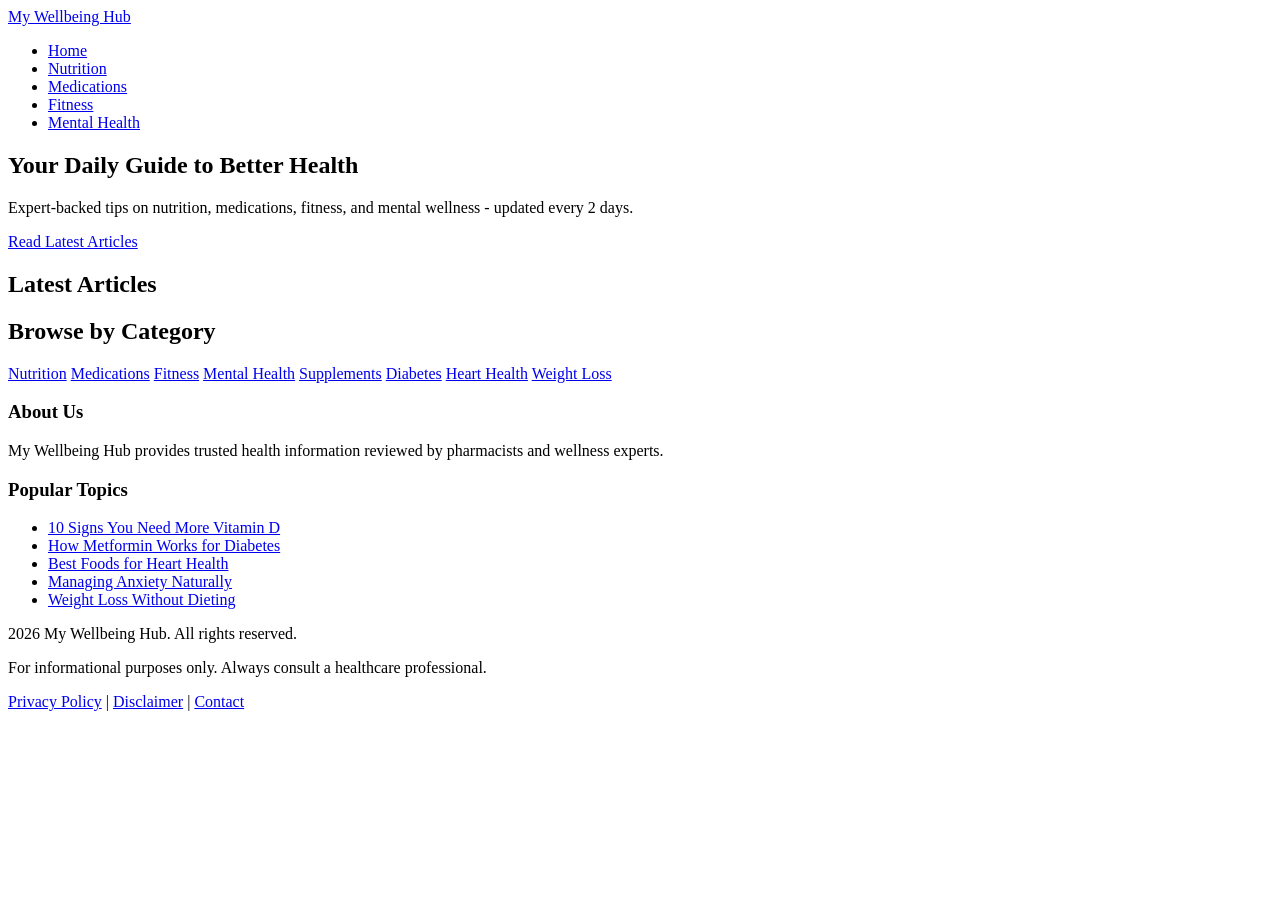
==== index.html @ 1d90957e "Create index.html" ====
<!DOCTYPE html>
<html lang="en">
<head>
<meta charset="UTF-8">
<meta name="viewport" content="width=device-width, initial-scale=1.0">
<meta name="description" content="My Wellbeing Hub - Your trusted source for health tips, wellness advice, nutrition guides, and medical information.">
<title>My Wellbeing Hub - Health and Wellness Blog</title>
<link rel="stylesheet" href="css/style.css">
</head>
<body>
<header>
  <nav class="navbar">
    <div class="logo"><a href="index.html">My Wellbeing Hub</a></div>
    <ul class="nav-links">
      <li><a href="index.html">Home</a></li>
      <li><a href="?cat=nutrition">Nutrition</a></li>
      <li><a href="?cat=medications">Medications</a></li>
      <li><a href="?cat=fitness">Fitness</a></li>
      <li><a href="?cat=mental-health">Mental Health</a></li>
    </ul>
  </nav>
</header>
<section class="hero">
  <div class="hero-content">
    <h1>Your Daily Guide to Better Health</h1>
    <p>Expert-backed tips on nutrition, medications, fitness, and mental wellness - updated every 2 days.</p>
    <a href="#latest" class="cta-btn">Read Latest Articles</a>
  </div>
</section>
<div class="ad-container top-ad">
  <ins class="adsbygoogle" style="display:block" data-ad-client="ca-pub-XXXXXXXXXXXXXXXX" data-ad-slot="1234567890" data-ad-format="auto" data-full-width-responsive="true"></ins>
</div>
<div class="container">
  <main class="main-content">
    <section id="latest">
      <h2 class="section-title">Latest Articles</h2>
      <div class="posts-grid" id="posts-grid"></div>
    </section>
    <div class="ad-container mid-ad">
      <ins class="adsbygoogle" style="display:block" data-ad-client="ca-pub-XXXXXXXXXXXXXXXX" data-ad-slot="0987654321" data-ad-format="auto" data-full-width-responsive="true"></ins>
    </div>
    <section class="categories">
      <h2 class="section-title">Browse by Category</h2>
      <div class="category-grid">
        <a class="category-card" href="?cat=nutrition">Nutrition</a>
        <a class="category-card" href="?cat=medications">Medications</a>
        <a class="category-card" href="?cat=fitness">Fitness</a>
        <a class="category-card" href="?cat=mental-health">Mental Health</a>
        <a class="category-card" href="?cat=supplements">Supplements</a>
        <a class="category-card" href="?cat=diabetes">Diabetes</a>
        <a class="category-card" href="?cat=heart-health">Heart Health</a>
        <a class="category-card" href="?cat=weight-loss">Weight Loss</a>
      </div>
    </section>
  </main>
  <aside class="sidebar">
    <div class="sidebar-widget">
      <h3>About Us</h3>
      <p>My Wellbeing Hub provides trusted health information reviewed by pharmacists and wellness experts.</p>
    </div>
    <div class="ad-container sidebar-ad">
      <ins class="adsbygoogle" style="display:block" data-ad-client="ca-pub-XXXXXXXXXXXXXXXX" data-ad-slot="1122334455" data-ad-format="auto" data-full-width-responsive="true"></ins>
    </div>
    <div class="sidebar-widget">
      <h3>Popular Topics</h3>
      <ul class="popular-list">
        <li><a href="#">10 Signs You Need More Vitamin D</a></li>
        <li><a href="#">How Metformin Works for Diabetes</a></li>
        <li><a href="#">Best Foods for Heart Health</a></li>
        <li><a href="#">Managing Anxiety Naturally</a></li>
        <li><a href="#">Weight Loss Without Dieting</a></li>
      </ul>
    </div>
    <div class="ad-container sidebar-ad-2">
      <ins class="adsbygoogle" style="display:block" data-ad-client="ca-pub-XXXXXXXXXXXXXXXX" data-ad-slot="5566778899" data-ad-format="auto" data-full-width-responsive="true"></ins>
    </div>
  </aside>
</div>
<div class="ad-container bottom-ad">
  <ins class="adsbygoogle" style="display:block" data-ad-client="ca-pub-XXXXXXXXXXXXXXXX" data-ad-slot="9988776655" data-ad-format="auto" data-full-width-responsive="true"></ins>
</div>
<footer>
  <div class="footer-content">
    <p>2026 My Wellbeing Hub. All rights reserved.</p>
    <p>For informational purposes only. Always consult a healthcare professional.</p>
    <div class="footer-links">
      <a href="privacy.html">Privacy Policy</a> | <a href="disclaimer.html">Disclaimer</a> | <a href="contact.html">Contact</a>
    </div>
  </div>
</footer>
<script src="js/main.js"></script>
</body>
</html>
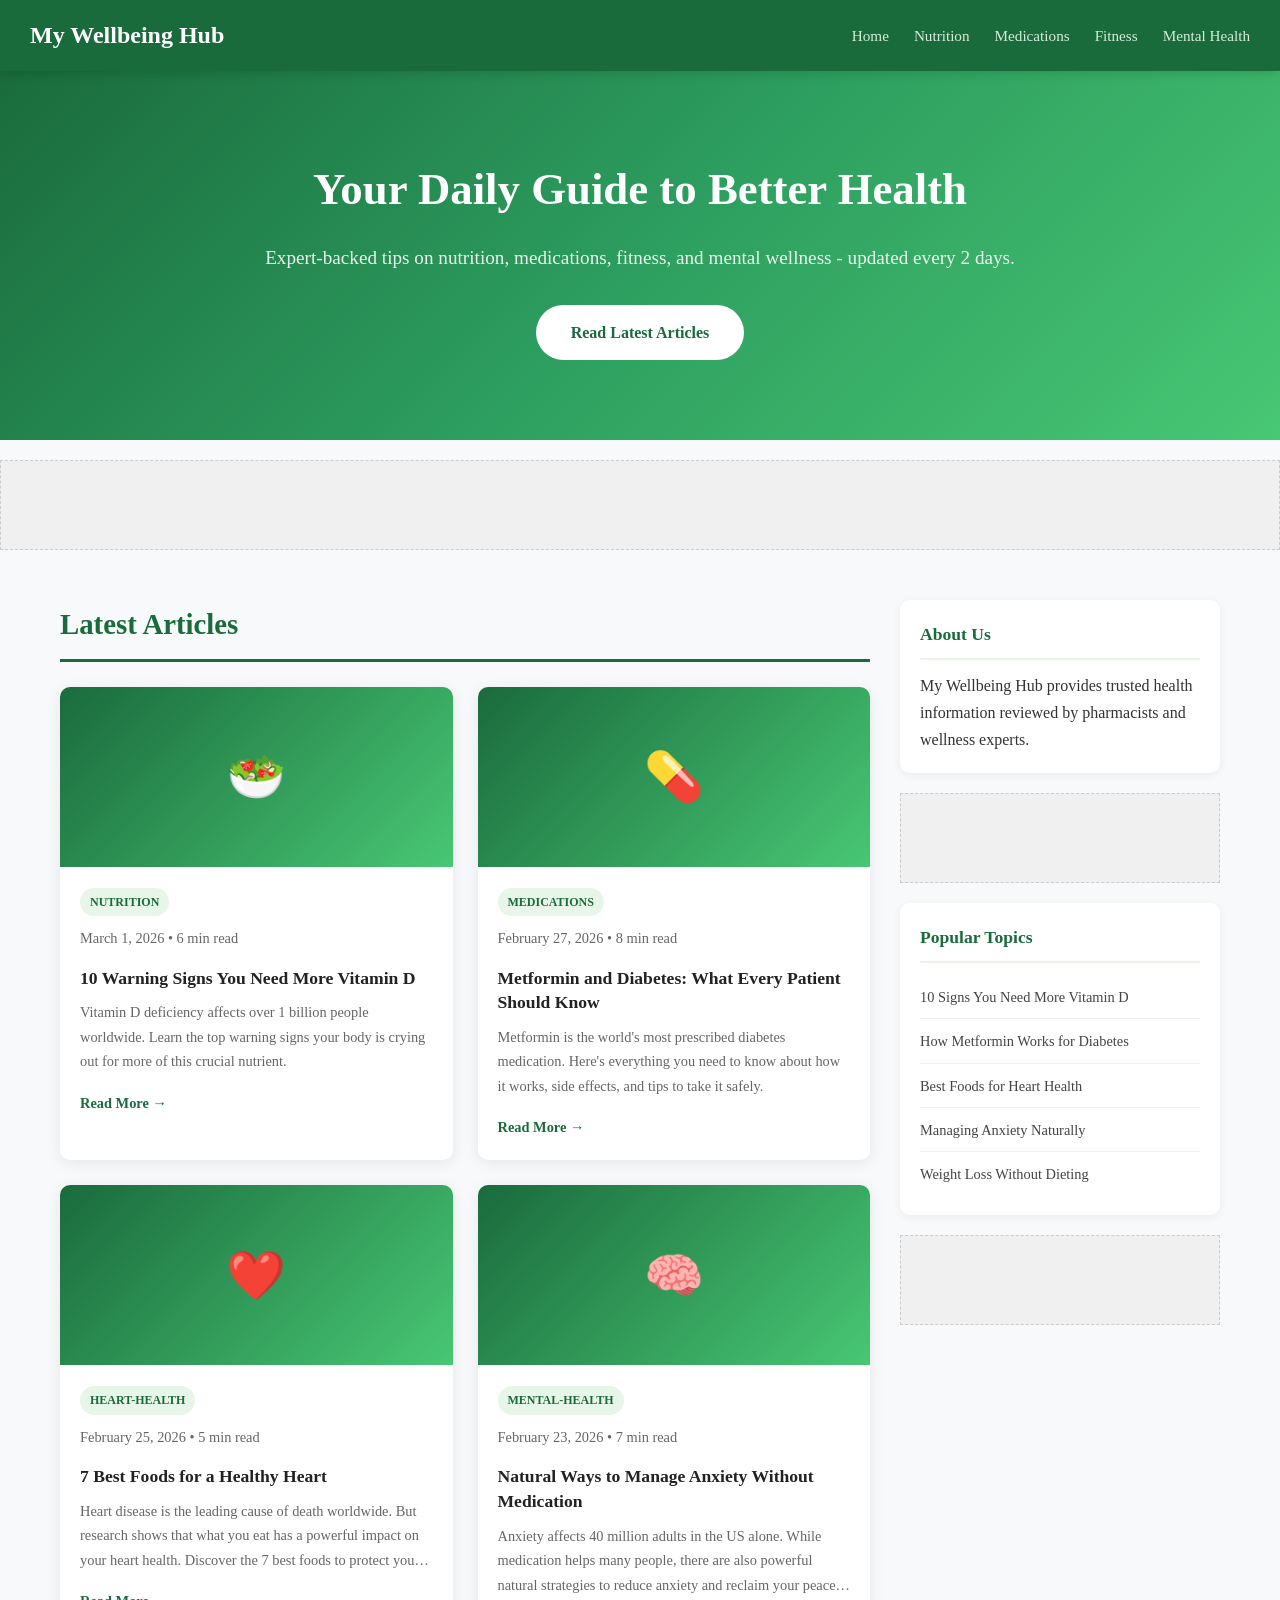
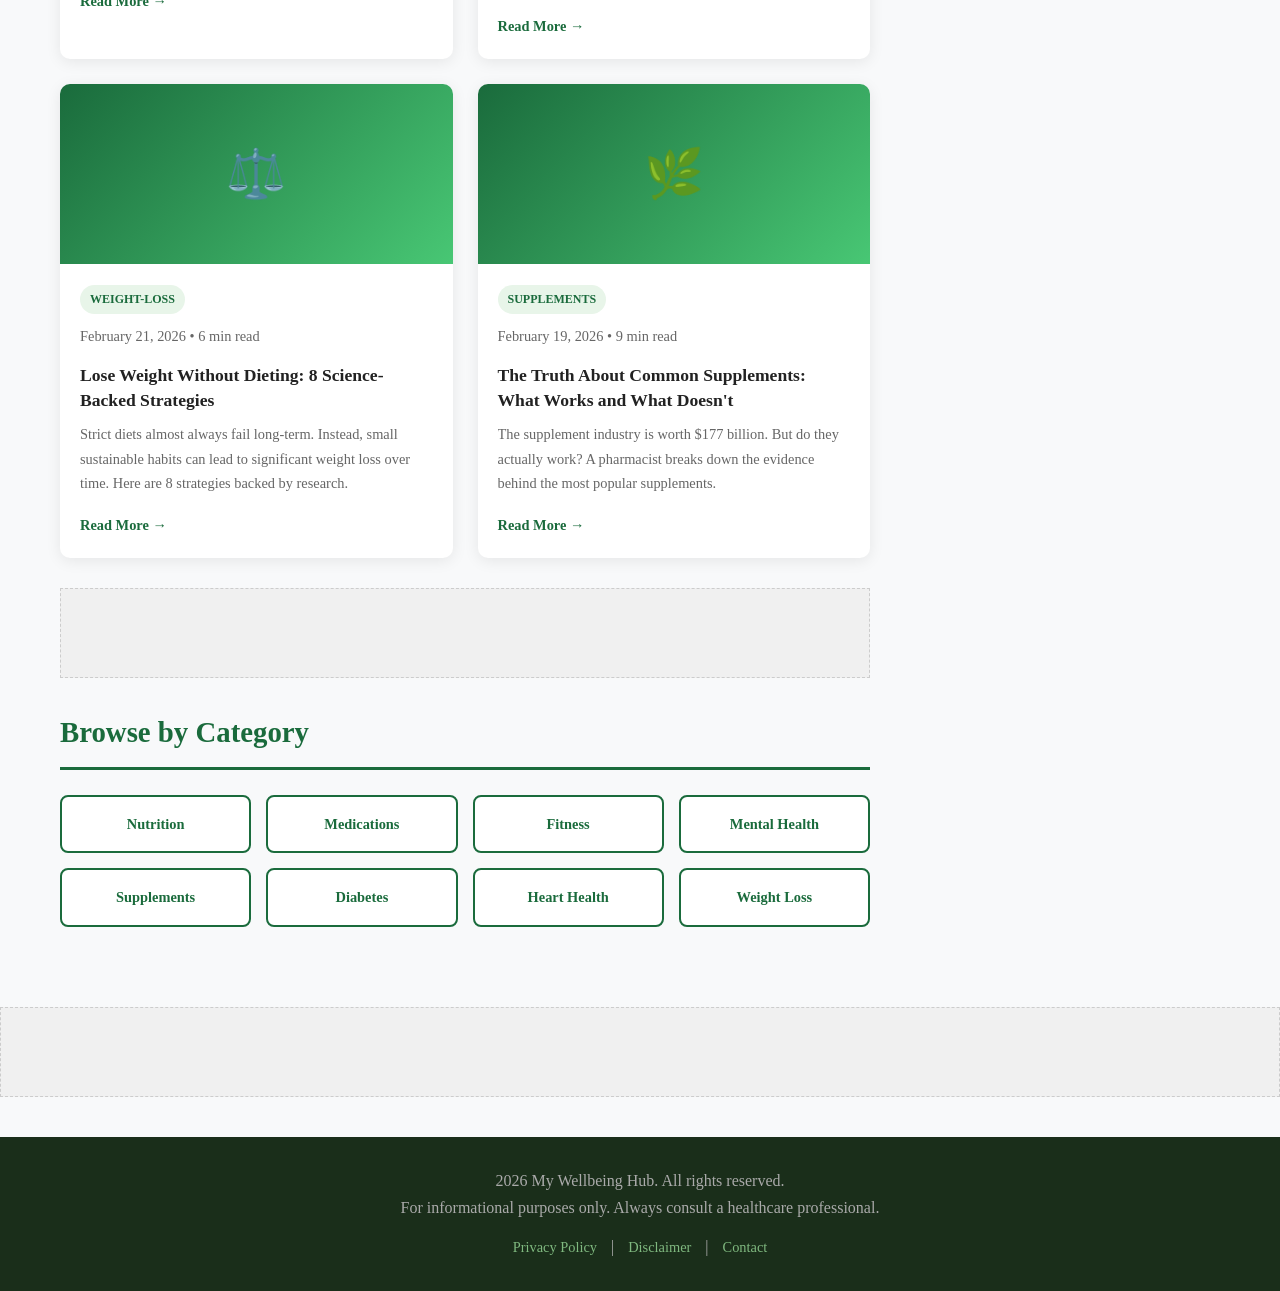
==== commit a99b87dd: "Add Google AdSense code snippet to index.html head" ====
--- a/index.html
+++ b/index.html
@@ -6,6 +6,8 @@
 <meta name="description" content="My Wellbeing Hub - Your trusted source for health tips, wellness advice, nutrition guides, and medical information.">
 <title>My Wellbeing Hub - Health and Wellness Blog</title>
 <link rel="stylesheet" href="css/style.css">
+  <script async src="https://pagead2.googlesyndication.com/pagead/js/adsbygoogle.js?client=ca-pub-5112673393704383"
+         crossorigin="anonymous"></script>
 </head>
 <body>
 <header>
--- a/css/style.css
+++ b/css/style.css
@@ -0,0 +1,51 @@
+* { margin: 0; padding: 0; box-sizing: border-box; }
+body { font-family: Georgia, serif; background: #f8f9fa; color: #333; line-height: 1.7; }
+.navbar { background: #1a6b3c; padding: 15px 30px; display: flex; justify-content: space-between; align-items: center; position: sticky; top: 0; z-index: 1000; box-shadow: 0 2px 10px rgba(0,0,0,.15); }
+.navbar .logo a { color: #fff; text-decoration: none; font-size: 1.5rem; font-weight: bold; }
+.nav-links { list-style: none; display: flex; gap: 25px; }
+.nav-links a { color: #d4edda; text-decoration: none; font-size: .95rem; font-weight: 500; transition: color .2s; }
+.nav-links a:hover { color: #fff; }
+.hero { background: linear-gradient(135deg,#1a6b3c 0%,#2d9e5f 50%,#48c774 100%); padding: 80px 30px; text-align: center; color: #fff; }
+.hero h1 { font-size: 2.8rem; margin-bottom: 15px; }
+.hero p { font-size: 1.2rem; margin-bottom: 30px; opacity: .9; }
+.cta-btn { background: #fff; color: #1a6b3c; padding: 14px 35px; border-radius: 50px; text-decoration: none; font-weight: bold; font-size: 1rem; transition: transform .2s,box-shadow .2s; display: inline-block; }
+.cta-btn:hover { transform: translateY(-2px); box-shadow: 0 5px 20px rgba(0,0,0,.2); }
+.ad-container { text-align: center; padding: 15px; background: #f0f0f0; margin: 20px 0; min-height: 90px; border: 1px dashed #ccc; }
+.container { max-width: 1200px; margin: 0 auto; padding: 30px 20px; display: grid; grid-template-columns: 1fr 320px; gap: 30px; }
+.section-title { font-size: 1.8rem; color: #1a6b3c; margin-bottom: 25px; border-bottom: 3px solid #1a6b3c; padding-bottom: 10px; }
+.posts-grid { display: grid; grid-template-columns: repeat(auto-fill,minmax(280px,1fr)); gap: 25px; margin-bottom: 30px; }
+.post-card { background: #fff; border-radius: 10px; overflow: hidden; box-shadow: 0 3px 15px rgba(0,0,0,.08); transition: transform .2s,box-shadow .2s; }
+.post-card:hover { transform: translateY(-5px); box-shadow: 0 8px 25px rgba(0,0,0,.15); }
+.post-card-img { width: 100%; height: 180px; background: linear-gradient(135deg,#1a6b3c,#48c774); display: flex; align-items: center; justify-content: center; font-size: 3rem; }
+.post-card-body { padding: 20px; }
+.post-category { background: #e8f5e9; color: #1a6b3c; font-size: .75rem; font-weight: bold; padding: 4px 10px; border-radius: 20px; display: inline-block; margin-bottom: 10px; text-transform: uppercase; }
+.post-card h3 { font-size: 1.1rem; margin-bottom: 10px; color: #222; line-height: 1.4; }
+.post-card p { font-size: .9rem; color: #666; margin-bottom: 15px; display: -webkit-box; -webkit-line-clamp: 3; -webkit-box-orient: vertical; overflow: hidden; }
+.read-more { color: #1a6b3c; font-weight: bold; font-size: .9rem; text-decoration: none; }
+.post-meta { font-size: .8rem; color: #999; margin-bottom: 8px; }
+.categories { margin: 30px 0; }
+.category-grid { display: grid; grid-template-columns: repeat(4,1fr); gap: 15px; }
+.category-card { background: #fff; border: 2px solid #1a6b3c; color: #1a6b3c; padding: 15px; text-align: center; border-radius: 8px; text-decoration: none; font-weight: bold; font-size: .9rem; transition: all .2s; }
+.category-card:hover { background: #1a6b3c; color: #fff; }
+.sidebar { position: sticky; top: 80px; height: fit-content; }
+.sidebar-widget { background: #fff; border-radius: 10px; padding: 20px; margin-bottom: 20px; box-shadow: 0 2px 10px rgba(0,0,0,.06); }
+.sidebar-widget h3 { color: #1a6b3c; font-size: 1.1rem; margin-bottom: 12px; border-bottom: 2px solid #e8f5e9; padding-bottom: 8px; }
+.popular-list { list-style: none; }
+.popular-list li { padding: 8px 0; border-bottom: 1px solid #f0f0f0; }
+.popular-list li:last-child { border-bottom: none; }
+.popular-list a { color: #444; text-decoration: none; font-size: .9rem; transition: color .2s; }
+.popular-list a:hover { color: #1a6b3c; }
+.article-container { max-width: 860px; margin: 0 auto; padding: 40px 20px; }
+.article-title { font-size: 2.2rem; color: #222; margin: 15px 0; line-height: 1.3; }
+.article-meta { color: #888; font-size: .9rem; margin-bottom: 20px; }
+.article-body { font-size: 1.05rem; line-height: 1.9; color: #333; background: #fff; padding: 30px; border-radius: 10px; box-shadow: 0 2px 15px rgba(0,0,0,.06); }
+.article-body h2 { font-size: 1.6rem; color: #1a6b3c; margin: 30px 0 15px; }
+.article-body h3 { font-size: 1.3rem; color: #2d9e5f; margin: 25px 0 10px; }
+.article-body p { margin-bottom: 15px; }
+.article-body ul, .article-body ol { padding-left: 25px; margin-bottom: 15px; }
+.article-body li { margin-bottom: 8px; }
+footer { background: #1a2e1a; color: #aaa; text-align: center; padding: 30px; margin-top: 40px; }
+.footer-links { margin-top: 12px; }
+.footer-links a { color: #7fb87f; text-decoration: none; margin: 0 10px; font-size: .9rem; }
+@media(max-width:900px){.container{grid-template-columns:1fr}.sidebar{position:static}.hero h1{font-size:2rem}.category-grid{grid-template-columns:repeat(2,1fr)}.nav-links{display:none}}
+@media(max-width:600px){.hero{padding:50px 20px}.hero h1{font-size:1.6rem}.posts-grid{grid-template-columns:1fr}.category-grid{grid-template-columns:repeat(2,1fr)}}
